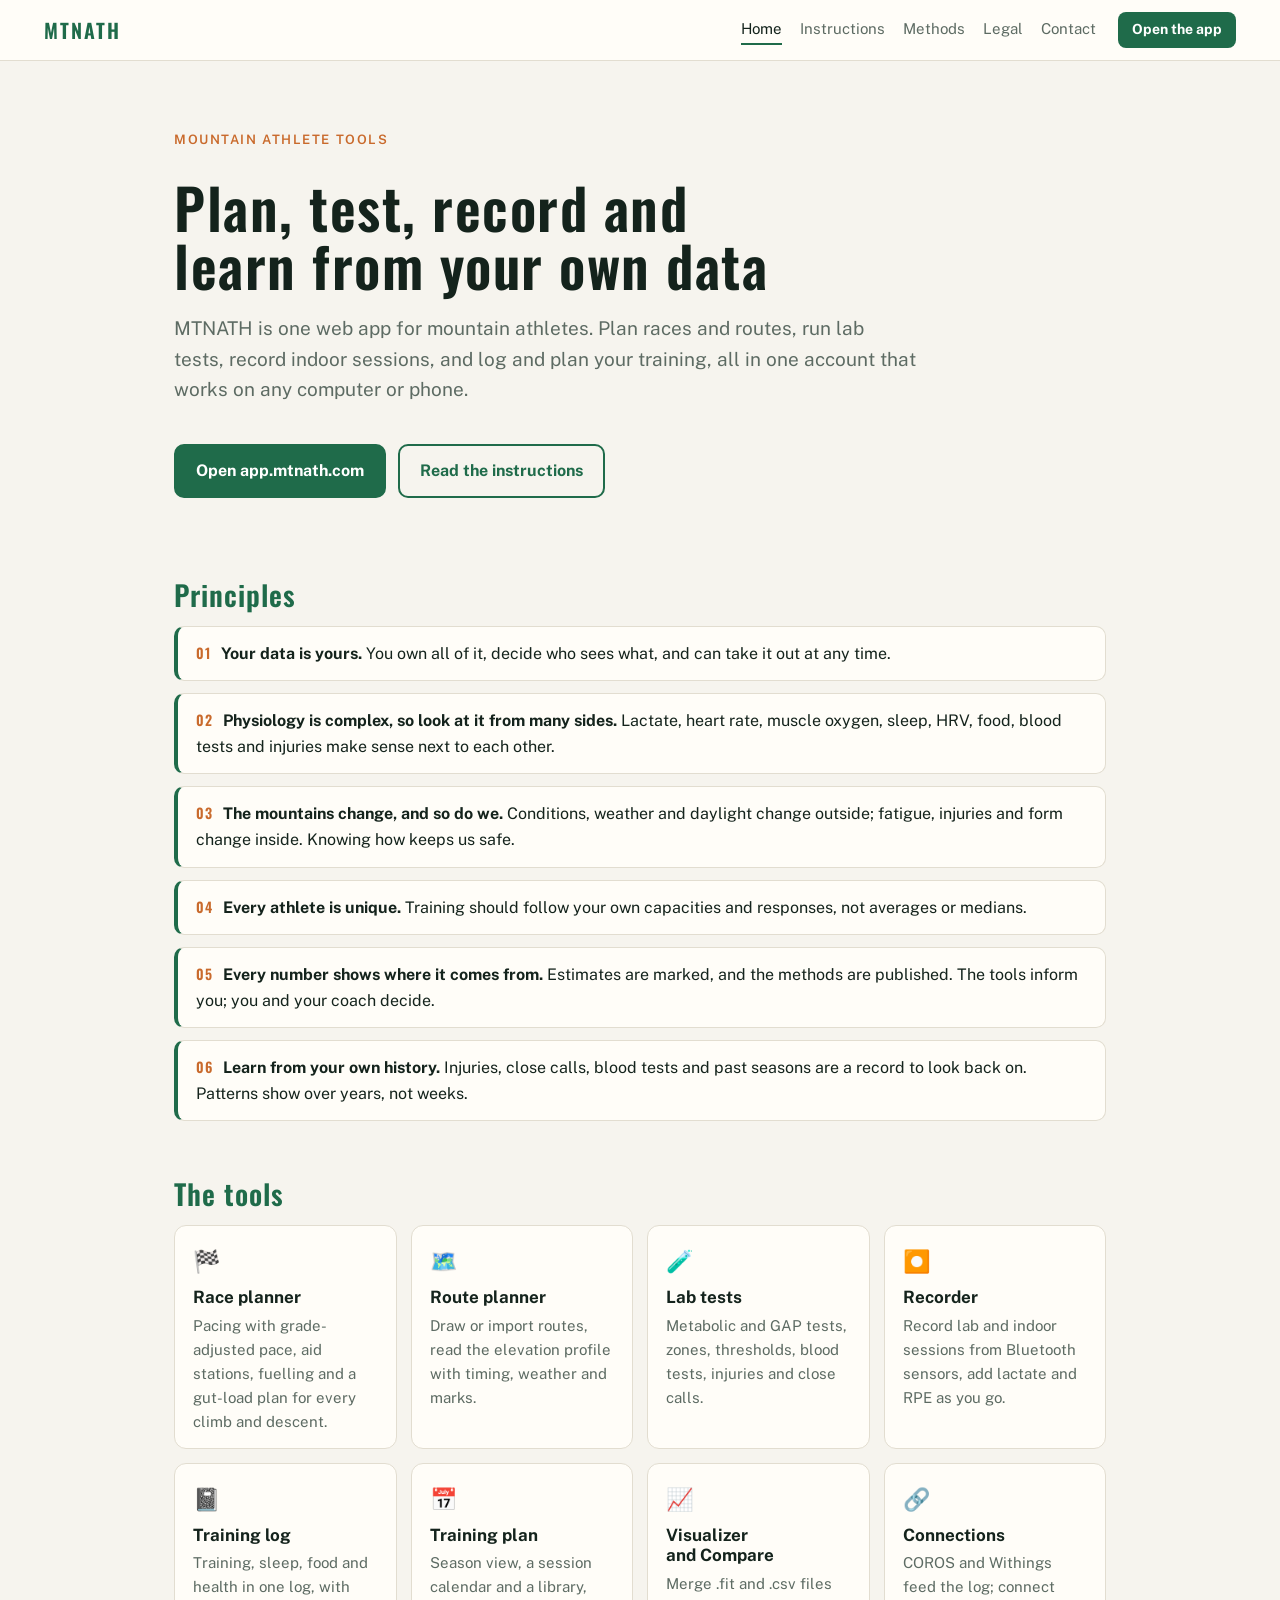
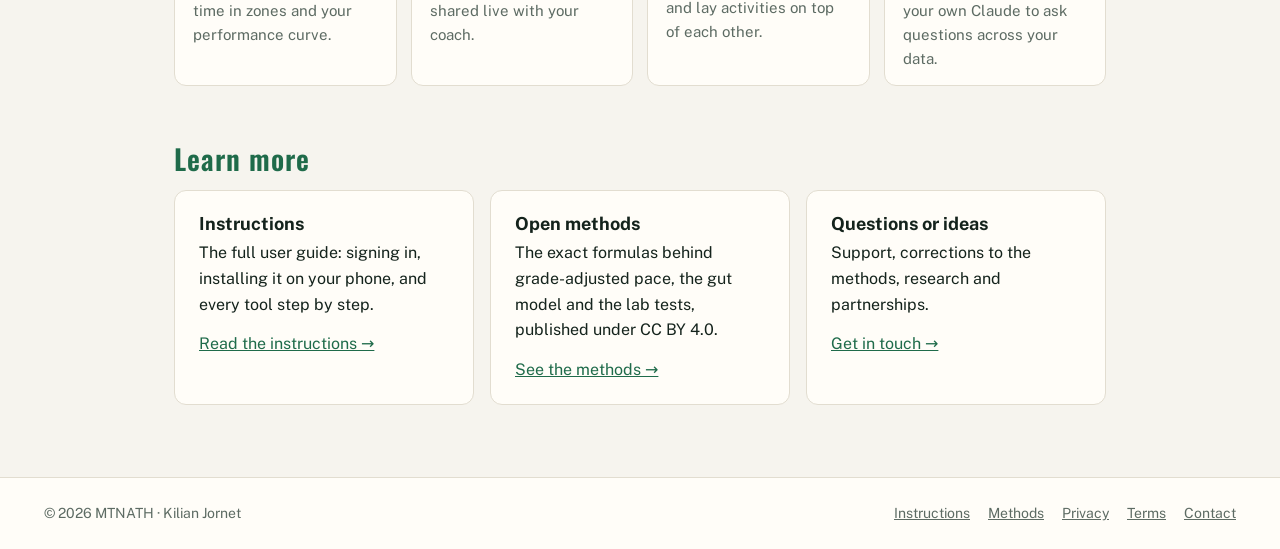
==== index.html @ 7e5e549e "Static site for mtnath.com: home, instructions, methods, legal, contact Co-Authored-By: Claude Opus " ====
<!DOCTYPE html>
<html lang="en">
<head>
<meta charset="utf-8">
<meta name="viewport" content="width=device-width, initial-scale=1">
<title>MTNATH · Tools for mountain athletes</title>
<meta name="description" content="MTNATH is a free web app for mountain athletes: race and route planning, lab tests, a session recorder, and a training log and plan, with open methods.">
<link rel="icon" href="/assets/favicon.svg" type="image/svg+xml">
<link rel="preconnect" href="https://fonts.googleapis.com"><link rel="preconnect" href="https://fonts.gstatic.com" crossorigin>
<link href="https://fonts.googleapis.com/css2?family=Oswald:wght@600&family=Public+Sans:wght@400;700&display=swap" rel="stylesheet">
<link rel="stylesheet" href="/assets/site.css">
<link rel="stylesheet" href="/assets/sitebar.css">
</head>
<body>
<header class="sitebar"><div class="in">
  <a class="logo" href="/">MTNATH</a>
  <nav aria-label="Site"><a href="/" aria-current="page">Home</a><a href="/instructions/">Instructions</a><a href="/methods/">Methods</a><a href="/legal/">Legal</a><a href="/contact/">Contact</a></nav>
  <a class="cta" href="https://app.mtnath.com">Open the app</a>
</div></header>

<main class="page">
  <section class="hero">
    <p class="kicker">Mountain athlete tools</p>
    <h1>Plan, test, record and learn from your own data</h1>
    <p class="lede">MTNATH is one web app for mountain athletes. Plan races and routes, run lab tests, record indoor sessions, and log and plan your training, all in one account that works on any computer or phone.</p>
    <div class="actions">
      <a class="btn primary" href="https://app.mtnath.com">Open app.mtnath.com</a>
      <a class="btn ghost" href="/instructions/">Read the instructions</a>
    </div>
  </section>

  <h2>Principles</h2>
  <ol class="principles">
    <li><strong>Your data is yours.</strong> You own all of it, decide who sees what, and can take it out at any time.</li>
    <li><strong>Physiology is complex, so look at it from many sides.</strong> Lactate, heart rate, muscle oxygen, sleep, HRV, food, blood tests and injuries make sense next to each other.</li>
    <li><strong>The mountains change, and so do we.</strong> Conditions, weather and daylight change outside; fatigue, injuries and form change inside. Knowing how keeps us safe.</li>
    <li><strong>Every athlete is unique.</strong> Training should follow your own capacities and responses, not averages or medians.</li>
    <li><strong>Every number shows where it comes from.</strong> Estimates are marked, and the methods are published. The tools inform you; you and your coach decide.</li>
    <li><strong>Learn from your own history.</strong> Injuries, close calls, blood tests and past seasons are a record to look back on. Patterns show over years, not weeks.</li>
  </ol>

  <h2>The tools</h2>
  <div class="tools">
    <article class="tool"><span class="ico" aria-hidden="true">🏁</span><h3>Race planner</h3><p>Pacing with grade-adjusted pace, aid stations, fuelling and a gut-load plan for every climb and descent.</p></article>
    <article class="tool"><span class="ico" aria-hidden="true">🗺️</span><h3>Route planner</h3><p>Draw or import routes, read the elevation profile with timing, weather and marks.</p></article>
    <article class="tool"><span class="ico" aria-hidden="true">🧪</span><h3>Lab tests</h3><p>Metabolic and GAP tests, zones, thresholds, blood tests, injuries and close calls.</p></article>
    <article class="tool"><span class="ico" aria-hidden="true">⏺️</span><h3>Recorder</h3><p>Record lab and indoor sessions from Bluetooth sensors, add lactate and RPE as you go.</p></article>
    <article class="tool"><span class="ico" aria-hidden="true">📓</span><h3>Training log</h3><p>Training, sleep, food and health in one log, with time in zones and your performance curve.</p></article>
    <article class="tool"><span class="ico" aria-hidden="true">📅</span><h3>Training plan</h3><p>Season view, a session calendar and a library, shared live with your coach.</p></article>
    <article class="tool"><span class="ico" aria-hidden="true">📈</span><h3>Visualizer and Compare</h3><p>Merge .fit and .csv files and lay activities on top of each other.</p></article>
    <article class="tool"><span class="ico" aria-hidden="true">🔗</span><h3>Connections</h3><p>COROS and Withings feed the log; connect your own Claude to ask questions across your data.</p></article>
  </div>

  <h2>Learn more</h2>
  <div class="split">
    <div class="panel">
      <h3>Instructions</h3>
      <p>The full user guide: signing in, installing it on your phone, and every tool step by step.</p>
      <p><a href="/instructions/">Read the instructions →</a></p>
    </div>
    <div class="panel">
      <h3>Open methods</h3>
      <p>The exact formulas behind grade-adjusted pace, the gut model and the lab tests, published under CC BY 4.0.</p>
      <p><a href="/methods/">See the methods →</a></p>
    </div>
    <div class="panel">
      <h3>Questions or ideas</h3>
      <p>Support, corrections to the methods, research and partnerships.</p>
      <p><a href="/contact/">Get in touch →</a></p>
    </div>
  </div>
</main>

<footer class="sitefoot"><div class="in">
  <span>© 2026 MTNATH · Kilian Jornet</span>
  <nav aria-label="Footer"><a href="/instructions/">Instructions</a><a href="/methods/">Methods</a><a href="/legal/#privacy">Privacy</a><a href="/legal/#terms">Terms</a><a href="/contact/">Contact</a></nav>
</div></footer>
</body>
</html>
---- assets/site.css ----
/* MTNATH static site — shared styles for Home, Legal, Contact and the site bar on every page.
   Palette and type follow the app guide (Instructions). */
:root {
  --bg: #f6f4ee; --paper: #fffdf8; --ink: #14231c; --muted: #5d6b63;
  --green: #1f6b4a; --green-soft: #e4efe7; --accent: #c96a2c; --line: #e2ddd0; --code: #efeadf;
  --display: Oswald, "Arial Narrow", Arial, sans-serif;
  --body: "Public Sans", system-ui, -apple-system, "Segoe UI", Arial, sans-serif;
  color-scheme: light;
}
@media (prefers-color-scheme: dark) {
  :root {
    --bg: #101a15; --paper: #14231c; --ink: #eceae2; --muted: #a3b0a8;
    --green: #6cc79a; --green-soft: #1b3027; --accent: #e8935a; --line: #2a3a31; --code: #1c2e25;
    color-scheme: dark;
  }
}
* { box-sizing: border-box; }
html, body { margin: 0; }
body { background: var(--bg); color: var(--ink); font: 16px/1.6 var(--body); }
a { color: var(--green); }
a:focus-visible, button:focus-visible { outline: 2px solid var(--green); outline-offset: 2px; }

/* ---- Page shell ---- */
.page { max-width: 980px; margin: 0 auto; padding: 0 24px 72px; }
.page.narrow { max-width: 780px; }
h1, h2, h3 { line-height: 1.2; text-wrap: balance; }
h1 { font: 600 clamp(34px, 6vw, 56px)/1.05 var(--display); letter-spacing: 1.5px; margin: 0; }
h2 { font: 600 28px/1.2 var(--display); letter-spacing: 1px; color: var(--green); margin: 56px 0 14px; }
h3 { font-size: 18px; margin: 28px 0 6px; }
p { margin: 0 0 14px; }
ul, ol { padding-left: 22px; margin: 0 0 16px; }
li { margin-bottom: 6px; }
.lede { font-size: 19px; color: var(--muted); max-width: 62ch; }
.kicker { font: 600 13px/1 var(--body); letter-spacing: .12em; text-transform: uppercase; color: var(--accent); margin: 0 0 14px; }
.pagehead { padding: 56px 0 8px; }
.pagehead .meta { color: var(--muted); font-size: 14px; margin-top: 14px; }

/* ---- Home ---- */
.hero { padding: 72px 0 24px; display: grid; gap: 18px; }
.hero .actions { display: flex; flex-wrap: wrap; gap: 12px; margin-top: 8px; }
.btn { display: inline-block; text-decoration: none; font-weight: 700; padding: 12px 20px; border-radius: 10px; border: 2px solid var(--green); }
.btn.primary { background: var(--green); color: #fff; }
@media (prefers-color-scheme: dark) { .btn.primary { color: #0d1612; } }
.btn.ghost { color: var(--green); }
.tools { display: grid; grid-template-columns: repeat(auto-fit, minmax(220px, 1fr)); gap: 14px; }
.tool { background: var(--paper); border: 1px solid var(--line); border-radius: 12px; padding: 18px 18px 14px; }
.tool h3 { margin: 0 0 6px; font-size: 17px; }
.tool p { margin: 0; color: var(--muted); font-size: 15px; }
.tool .ico { font-size: 22px; display: block; margin-bottom: 8px; }
.principles { counter-reset: p; list-style: none; padding: 0; display: grid; gap: 12px; }
.principles li { counter-increment: p; background: var(--paper); border: 1px solid var(--line); border-left: 4px solid var(--green); border-radius: 10px; padding: 14px 18px; margin: 0; }
.principles li::before { content: counter(p, decimal-leading-zero); font: 600 14px var(--display); color: var(--accent); letter-spacing: 1px; margin-right: 10px; }
.split { display: grid; grid-template-columns: repeat(auto-fit, minmax(280px, 1fr)); gap: 16px; }
.panel { background: var(--paper); border: 1px solid var(--line); border-radius: 12px; padding: 22px 24px; }
.panel h3 { margin-top: 0; }
.panel p:last-child { margin-bottom: 0; }

/* ---- Legal / text pages ---- */
.toc { background: var(--paper); border: 1px solid var(--line); border-radius: 12px; padding: 16px 20px; margin: 28px 0 8px; font-size: 15px; }
.toc ol { margin: 0; }
.tw { overflow-x: auto; border: 1px solid var(--line); border-radius: 10px; margin: 8px 0 20px; background: var(--paper); }
table { border-collapse: collapse; width: 100%; font-size: 15px; }
th, td { text-align: left; vertical-align: top; padding: 9px 12px; border-bottom: 1px solid var(--line); }
th { background: var(--code); }
tr:last-child td { border-bottom: 0; }
.note { background: var(--green-soft); border-radius: 10px; padding: 14px 18px; }
/* Placeholders to fill in before going live — search the repo for "TODO". */
mark.todo { background: #ffe58a; color: #3a2a00; padding: 0 4px; border-radius: 3px; }

/* ---- Contact ---- */
.contacts { display: grid; grid-template-columns: repeat(auto-fit, minmax(260px, 1fr)); gap: 14px; margin-top: 28px; }
.contacts .panel a.mail { font-weight: 700; word-break: break-all; }

/* ---- Footer ---- */
.sitefoot { border-top: 1px solid var(--line); background: var(--paper); color: var(--muted); font-size: 14px; }
.sitefoot .in { max-width: 1240px; margin: 0 auto; padding: 24px; display: flex; flex-wrap: wrap; gap: 8px 24px; justify-content: space-between; }
.sitefoot nav { display: flex; flex-wrap: wrap; gap: 6px 18px; }
.sitefoot a { color: var(--muted); }

@media (max-width: 640px) {
  .page { padding: 0 16px 56px; }
  .hero { padding-top: 44px; }
}
---- assets/sitebar.css ----
/* MTNATH site bar — standalone, so it can sit on top of pages with their own styles (Instructions, Methods). */
.sitebar {
  --sb-paper: #fffdf8; --sb-ink: #14231c; --sb-muted: #5d6b63; --sb-green: #1f6b4a; --sb-line: #e2ddd0; --sb-btn-ink: #fff;
  background: var(--sb-paper); border-bottom: 1px solid var(--sb-line); position: relative; z-index: 5;
  font: 15px/1.4 "Public Sans", system-ui, -apple-system, "Segoe UI", Arial, sans-serif;
}
@media (prefers-color-scheme: dark) {
  .sitebar { --sb-paper: #14231c; --sb-ink: #eceae2; --sb-muted: #a3b0a8; --sb-green: #6cc79a; --sb-line: #2a3a31; --sb-btn-ink: #0d1612; }
}
.sitebar .in { max-width: 1240px; margin: 0 auto; padding: 12px 24px; display: flex; align-items: center; gap: 8px 22px; flex-wrap: wrap; }
.sitebar .logo { font: 600 20px/1 Oswald, "Arial Narrow", Arial, sans-serif; letter-spacing: 2px; color: var(--sb-green); text-decoration: none; margin-right: auto; }
.sitebar nav { display: flex; flex-wrap: wrap; gap: 4px 18px; position: static; max-height: none; overflow: visible; padding: 0; }
.sitebar nav a { color: var(--sb-muted); text-decoration: none; padding: 4px 0; margin: 0; border: 0; border-bottom: 2px solid transparent; font-size: 15px; display: inline; }
.sitebar nav a:hover, .sitebar nav a[aria-current] { color: var(--sb-ink); border-bottom-color: var(--sb-green); }
.sitebar .cta { background: var(--sb-green); color: var(--sb-btn-ink); text-decoration: none; font-weight: 700; font-size: 14px; padding: 8px 14px; border-radius: 8px; }
.sitebar a:focus-visible { outline: 2px solid var(--sb-green); outline-offset: 2px; }
@media (max-width: 640px) {
  .sitebar .in { padding: 10px 16px; }
  .sitebar nav { order: 3; width: 100%; flex-wrap: nowrap; overflow-x: auto; gap: 18px; }
  .sitebar nav a { white-space: nowrap; }
}
@media print { .sitebar { display: none; } }
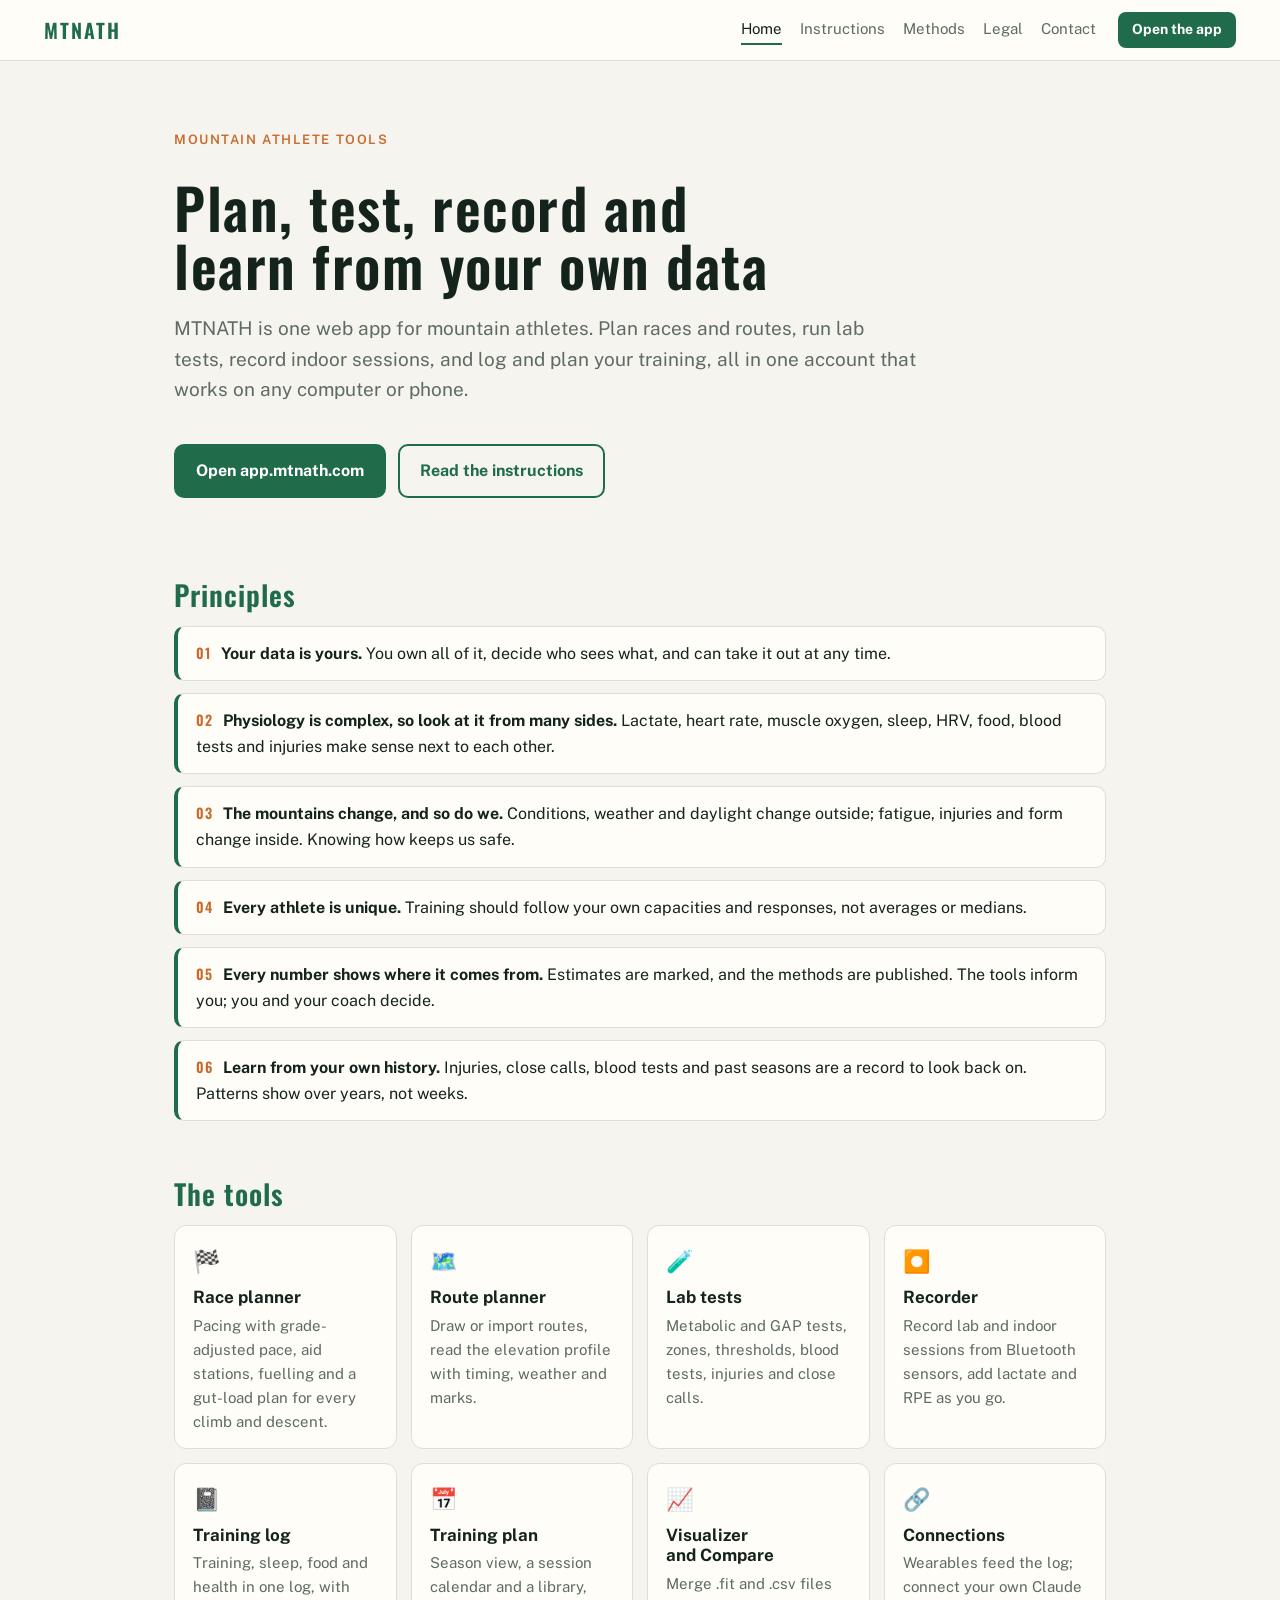
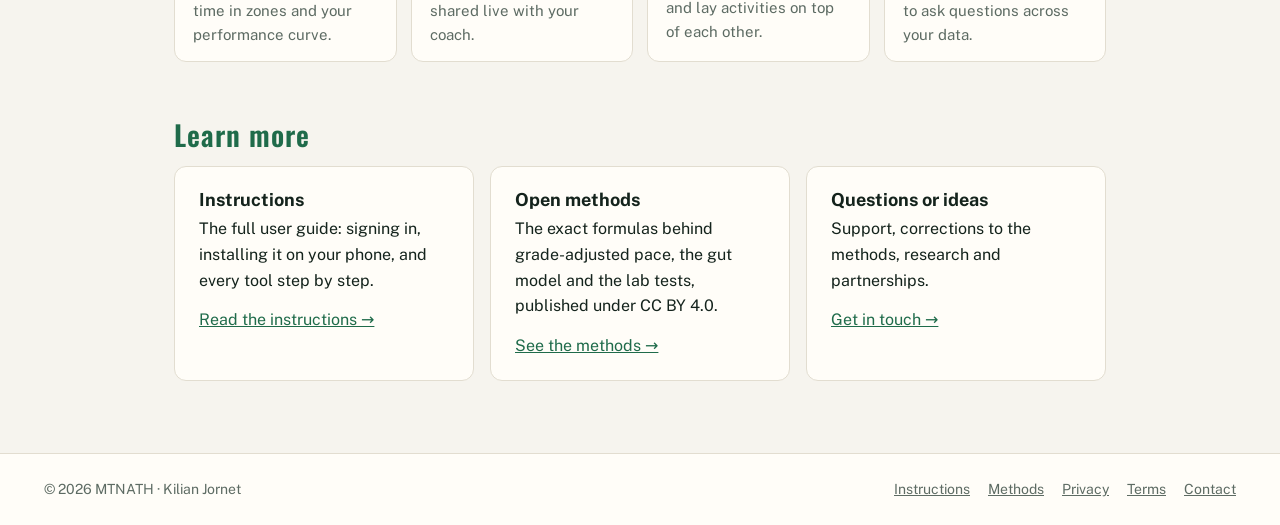
==== commit 33a206bd: "Home: wearables in Connections. Contact and Legal: one address, lab@mtnath.com Co-Authored-By: Claud" ====
--- a/index.html
+++ b/index.html
@@ -48,7 +48,7 @@
     <article class="tool"><span class="ico" aria-hidden="true">📓</span><h3>Training log</h3><p>Training, sleep, food and health in one log, with time in zones and your performance curve.</p></article>
     <article class="tool"><span class="ico" aria-hidden="true">📅</span><h3>Training plan</h3><p>Season view, a session calendar and a library, shared live with your coach.</p></article>
     <article class="tool"><span class="ico" aria-hidden="true">📈</span><h3>Visualizer and Compare</h3><p>Merge .fit and .csv files and lay activities on top of each other.</p></article>
-    <article class="tool"><span class="ico" aria-hidden="true">🔗</span><h3>Connections</h3><p>COROS and Withings feed the log; connect your own Claude to ask questions across your data.</p></article>
+    <article class="tool"><span class="ico" aria-hidden="true">🔗</span><h3>Connections</h3><p>Wearables feed the log; connect your own Claude to ask questions across your data.</p></article>
   </div>
 
   <h2>Learn more</h2>
--- a/assets/site.css
+++ b/assets/site.css
@@ -68,8 +68,8 @@
 mark.todo { background: #ffe58a; color: #3a2a00; padding: 0 4px; border-radius: 3px; }
 
 /* ---- Contact ---- */
-.contacts { display: grid; grid-template-columns: repeat(auto-fit, minmax(260px, 1fr)); gap: 14px; margin-top: 28px; }
-.contacts .panel a.mail { font-weight: 700; word-break: break-all; }
+.contact-one { margin-top: 28px; max-width: 620px; }
+.contact-one a.mail { font: 600 clamp(24px, 5vw, 32px)/1.2 var(--display); letter-spacing: 1px; text-decoration: none; }
 
 /* ---- Footer ---- */
 .sitefoot { border-top: 1px solid var(--line); background: var(--paper); color: var(--muted); font-size: 14px; }
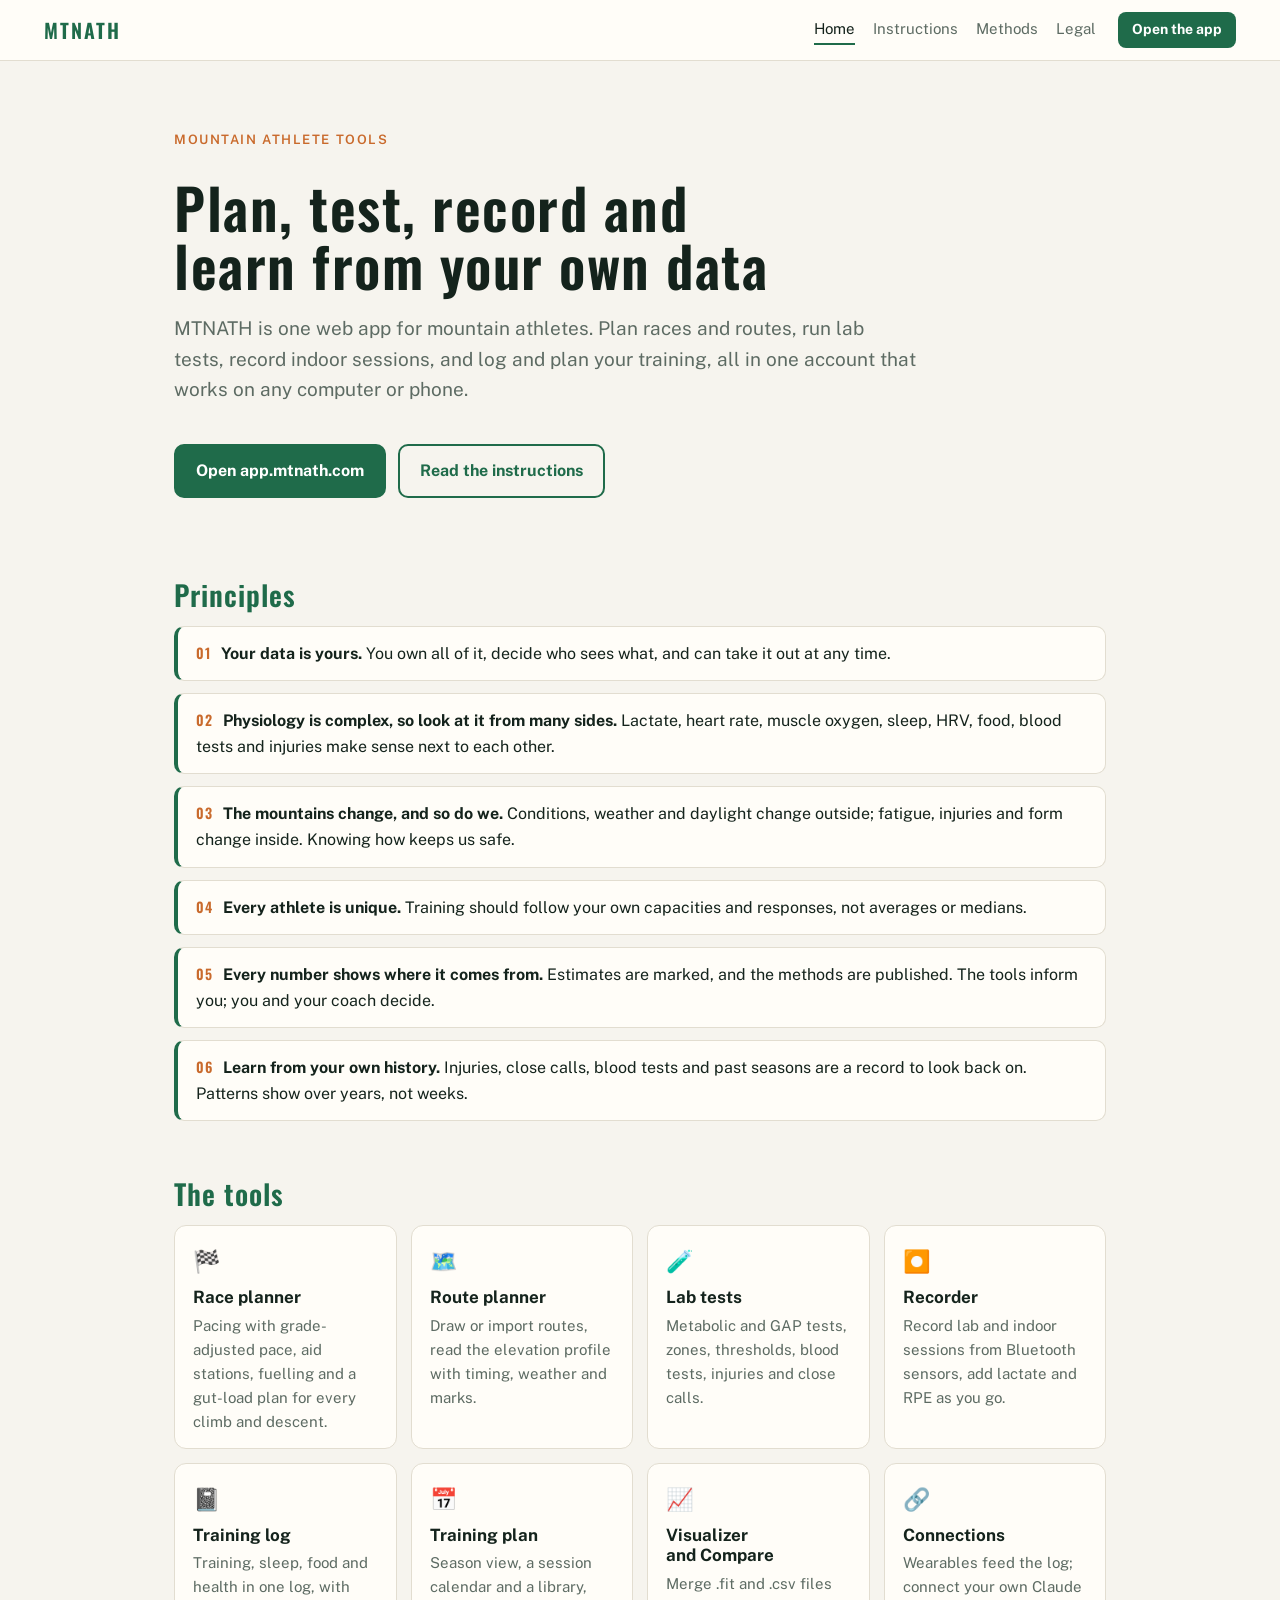
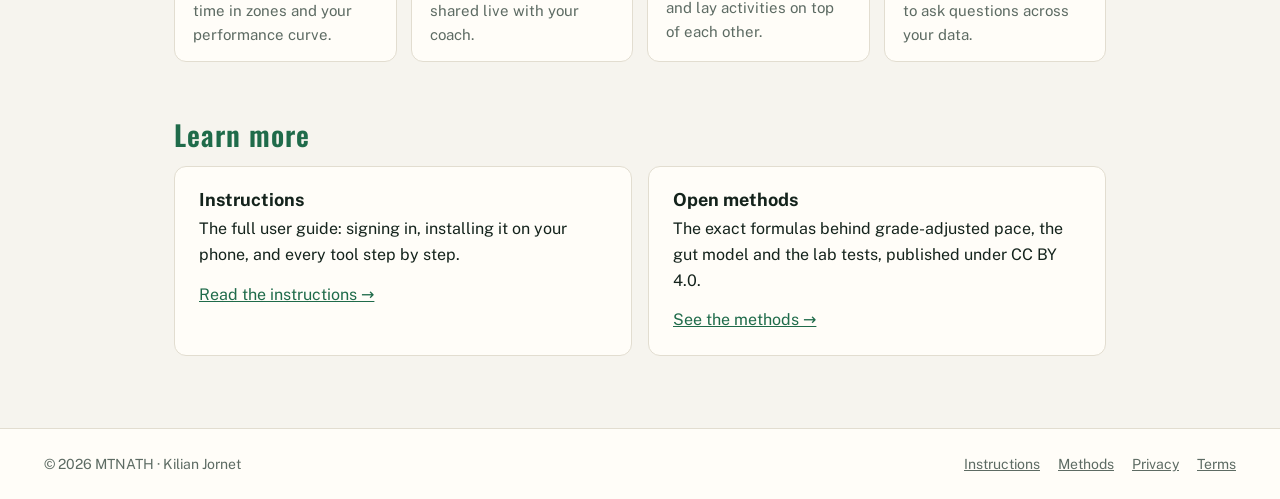
==== commit aa123266: "Remove the Contact page for now Co-Authored-By: Claude Opus 5.5 <noreply@anthropic.com> Claude-Sessi" ====
--- a/index.html
+++ b/index.html
@@ -14,7 +14,7 @@
 <body>
 <header class="sitebar"><div class="in">
   <a class="logo" href="/">MTNATH</a>
-  <nav aria-label="Site"><a href="/" aria-current="page">Home</a><a href="/instructions/">Instructions</a><a href="/methods/">Methods</a><a href="/legal/">Legal</a><a href="/contact/">Contact</a></nav>
+  <nav aria-label="Site"><a href="/" aria-current="page">Home</a><a href="/instructions/">Instructions</a><a href="/methods/">Methods</a><a href="/legal/">Legal</a></nav>
   <a class="cta" href="https://app.mtnath.com">Open the app</a>
 </div></header>
 
@@ -63,17 +63,12 @@
       <p>The exact formulas behind grade-adjusted pace, the gut model and the lab tests, published under CC BY 4.0.</p>
       <p><a href="/methods/">See the methods →</a></p>
     </div>
-    <div class="panel">
-      <h3>Questions or ideas</h3>
-      <p>Support, corrections to the methods, research and partnerships.</p>
-      <p><a href="/contact/">Get in touch →</a></p>
-    </div>
   </div>
 </main>
 
 <footer class="sitefoot"><div class="in">
   <span>© 2026 MTNATH · Kilian Jornet</span>
-  <nav aria-label="Footer"><a href="/instructions/">Instructions</a><a href="/methods/">Methods</a><a href="/legal/#privacy">Privacy</a><a href="/legal/#terms">Terms</a><a href="/contact/">Contact</a></nav>
+  <nav aria-label="Footer"><a href="/instructions/">Instructions</a><a href="/methods/">Methods</a><a href="/legal/#privacy">Privacy</a><a href="/legal/#terms">Terms</a></nav>
 </div></footer>
 </body>
 </html>
